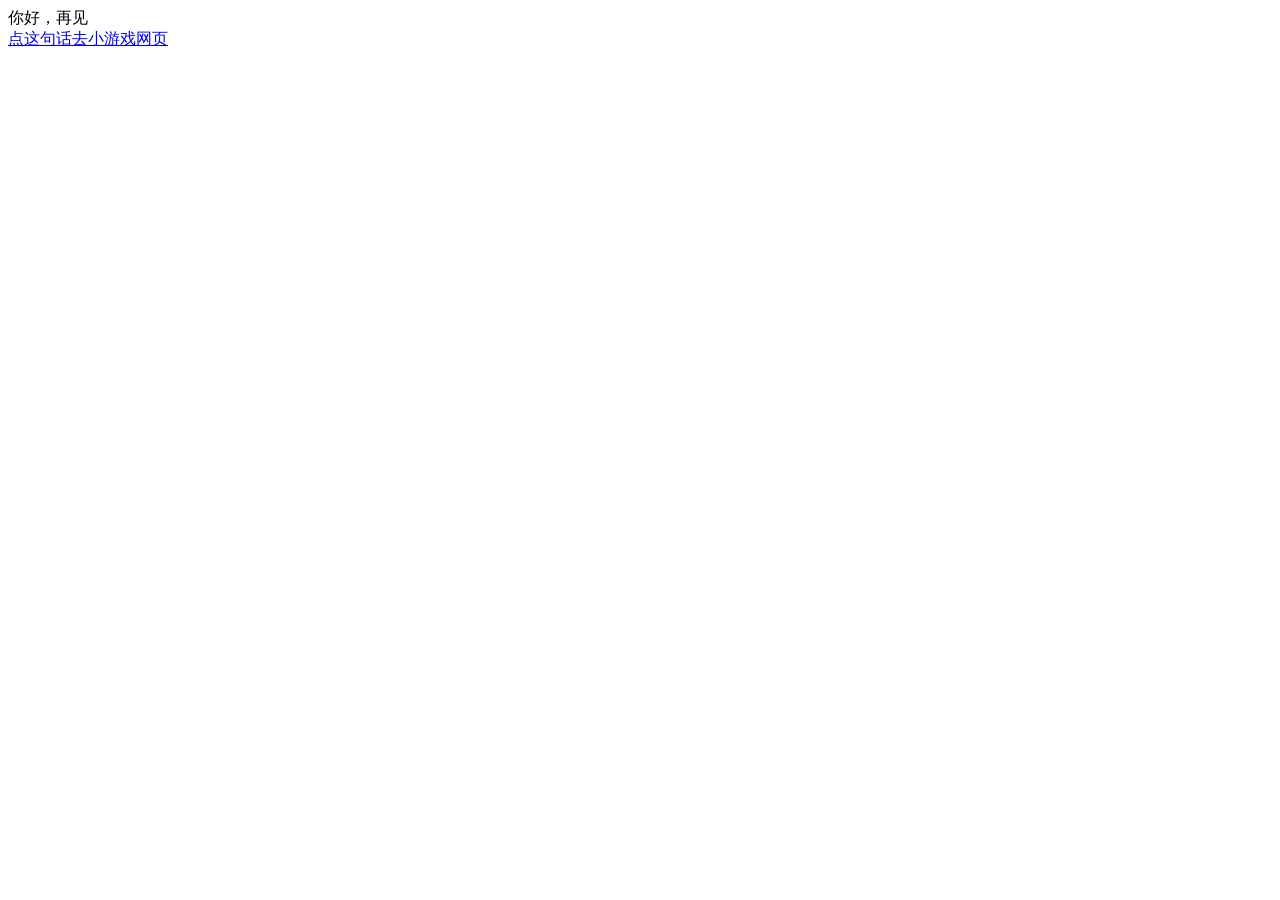
==== index.html @ ee3b5a88 "modified:   codeContent/little-game-webpage/littleGameMainPage.html 	modified:   index.html" ====
<!DOCTYPE html>
<html lang="en">
<head>
    <meta charset="UTF-8">
    <meta name="viewport" content="width=device-width, initial-scale=1.0">
    <title>imthemainpage</title>
</head>
<body>
    你好，再见<br/>
    <a href="http://zbyblq.xin/Little_game_of_webpage">点这句话去小游戏网页</a>
</body>
</html>
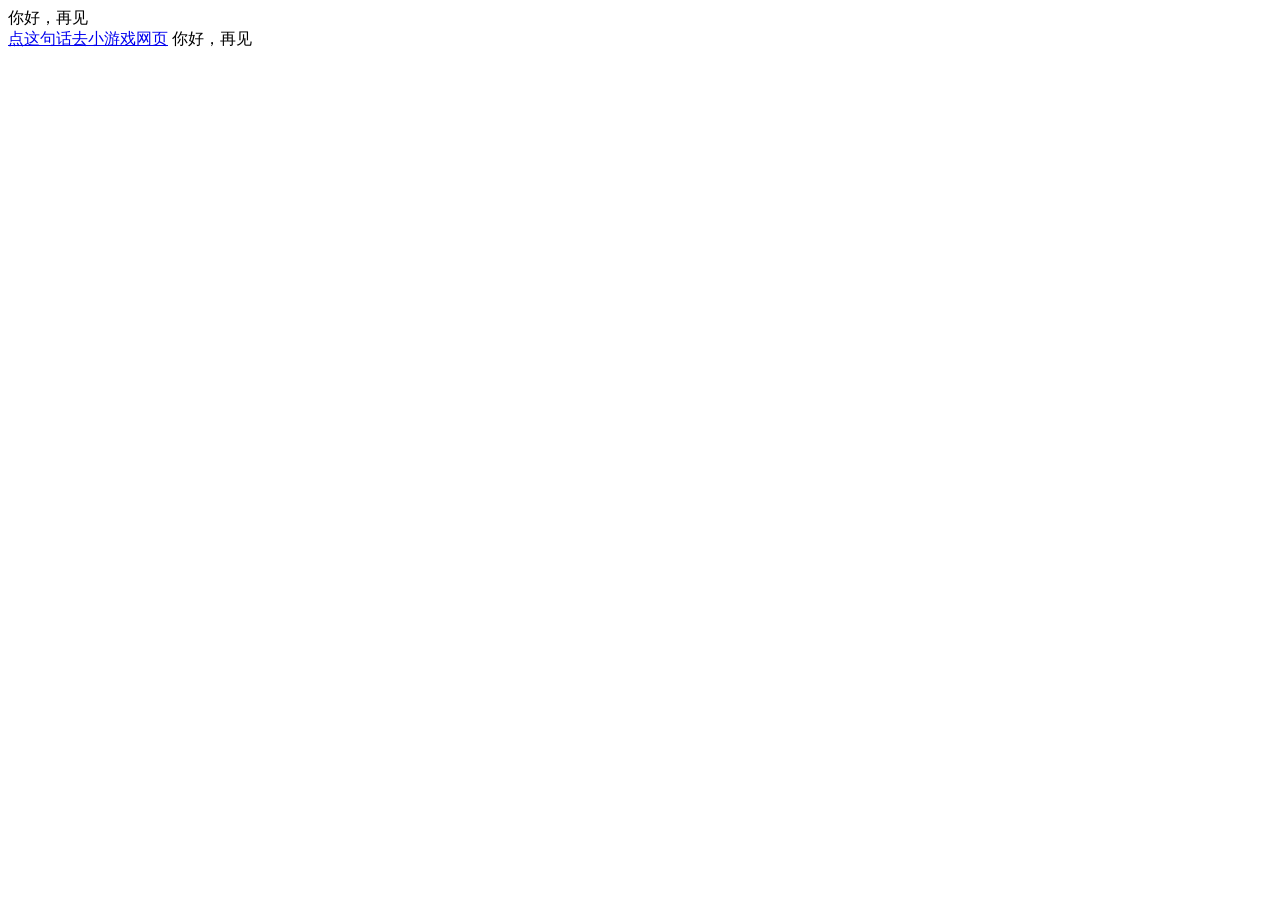
==== commit febea08f: "Merge branch 'master' of github.com:BoyangZhang619/boyangzhang619.github.io" ====
--- a/index.html
+++ b/index.html
@@ -8,5 +8,7 @@
 <body>
     你好，再见<br/>
     <a href="http://zbyblq.xin/Little_game_of_webpage">点这句话去小游戏网页</a>
+    你好，再见
+    <!-- <script>(()=>{location.href="./birthday/index.html"})()</script> -->
 </body>
 </html>
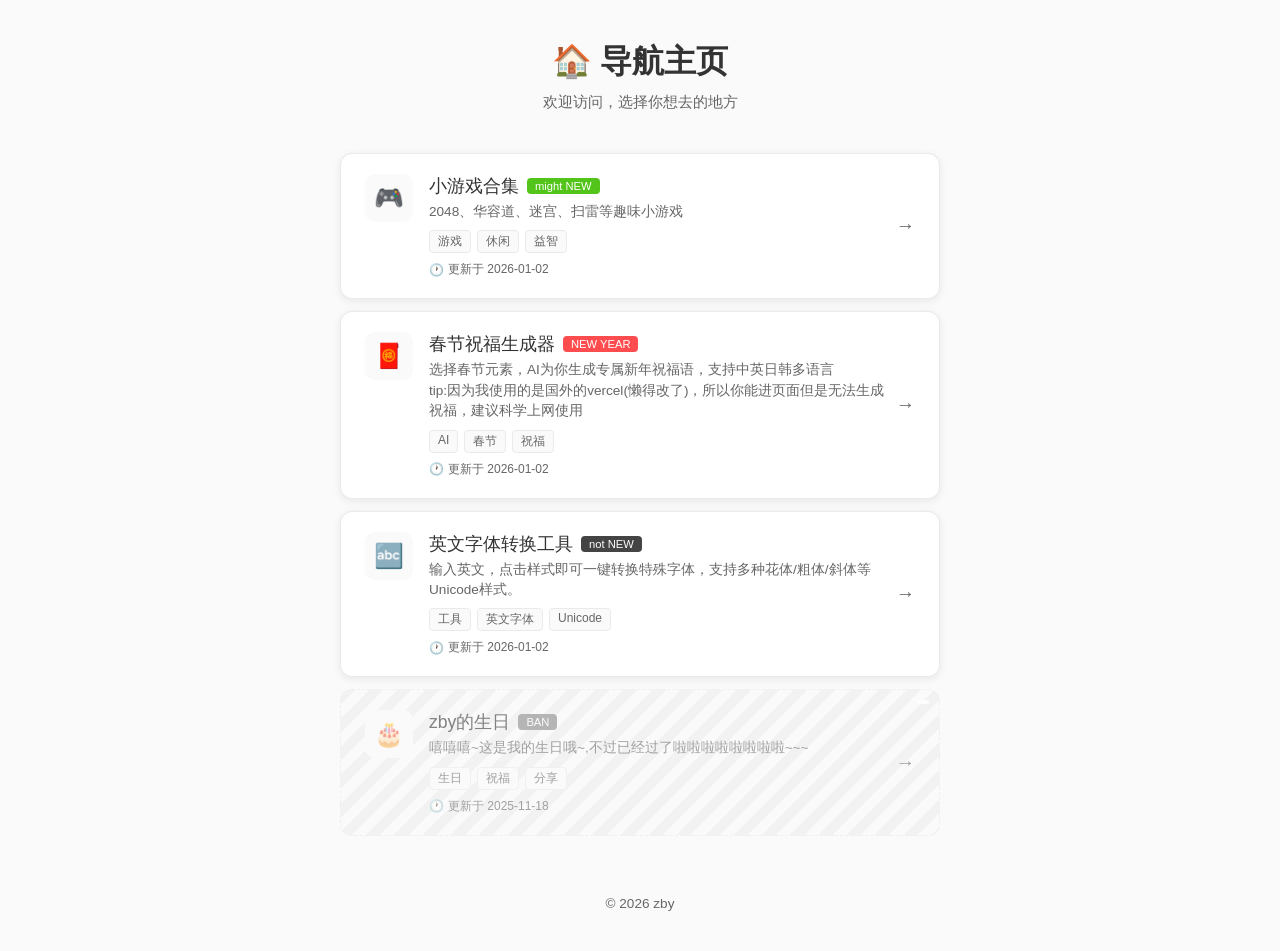
==== commit df4a058a: "设置主页为导航页" ====
--- a/index.html
+++ b/index.html
@@ -1,14 +1,29 @@
 <!DOCTYPE html>
-<html lang="en">
+<html lang="zh-CN">
 <head>
     <meta charset="UTF-8">
     <meta name="viewport" content="width=device-width, initial-scale=1.0">
-    <title>imthemainpage</title>
+    <title>导航主页</title>
+    <link rel="icon" href="./imageContent/icon.png" type="image/x-icon">
+    <link rel="stylesheet" href="./mainpage/css/main.css">
 </head>
 <body>
-    你好，再见<br/>
-    <a href="http://zbyblq.xin/Little_game_of_webpage">点这句话去小游戏网页</a>
-    你好，再见
-    <!-- <script>(()=>{location.href="./birthday/index.html"})()</script> -->
+    <div class="container">
+        <header class="header">
+            <h1>🏠 导航主页</h1>
+            <p>欢迎访问，选择你想去的地方</p>
+        </header>
+
+        <nav class="nav-list" id="navList">
+            <!-- 导航项由JS动态加载 -->
+            <div class="loading">加载中</div>
+        </nav>
+
+        <footer class="footer">
+            <p>© 2026 zby</p>
+        </footer>
+    </div>
+
+    <script src="./mainpage/js/main.js"></script>
 </body>
 </html>
--- a/mainpage/css/main.css
+++ b/mainpage/css/main.css
@@ -0,0 +1,302 @@
+:root {
+    /* 主题色 - 可通过JS动态修改 */
+    --primary-color: #333;
+    --bg-color: #fafafa;
+    --card-bg: #ffffff;
+    --card-hover-bg: #f5f5f5;
+    --border-color: #eaeaea;
+    --text-color: #333;
+    --text-secondary: #666;
+    --accent-color: #4a90d9;
+    
+    /* 阴影 */
+    --shadow: 0 2px 8px rgba(0, 0, 0, 0.08);
+    --shadow-hover: 0 4px 16px rgba(0, 0, 0, 0.12);
+    
+    /* 过渡动画 */
+    --transition-duration: 0.3s;
+    --transition: all var(--transition-duration) ease;
+    
+    /* 圆角 */
+    --border-radius: 12px;
+    --border-radius-sm: 6px;
+    --border-radius-tag: 4px;
+    
+    /* 字体 */
+    --font-family: -apple-system, BlinkMacSystemFont, 'Segoe UI', Roboto, 'Helvetica Neue', Arial, sans-serif;
+    --header-size: 2rem;
+    --header-size-mobile: 1.6rem;
+    --title-size: 1.1rem;
+    --desc-size: 0.85rem;
+    --tag-size: 0.75rem;
+    --badge-size: 0.7rem;
+    
+    /* 布局 */
+    --container-max-width: 600px;
+    --container-padding: 40px 20px;
+    --container-padding-mobile: 24px 16px;
+    --card-padding: 20px 24px;
+    --card-padding-mobile: 16px 18px;
+    --card-gap: 12px;
+    --icon-size: 48px;
+    --icon-size-mobile: 40px;
+}
+
+* {
+    margin: 0;
+    padding: 0;
+    box-sizing: border-box;
+}
+
+body {
+    font-family: var(--font-family);
+    background-color: var(--bg-color);
+    color: var(--text-color);
+    min-height: 100vh;
+    padding: var(--container-padding);
+}
+
+.container {
+    max-width: var(--container-max-width);
+    margin: 0 auto;
+}
+
+.header {
+    text-align: center;
+    margin-bottom: 40px;
+}
+
+.header h1 {
+    font-size: var(--header-size);
+    font-weight: 600;
+    color: var(--primary-color);
+    margin-bottom: 8px;
+}
+
+.header p {
+    color: var(--text-secondary);
+    font-size: 0.95rem;
+}
+
+/* 加载状态 */
+.loading {
+    text-align: center;
+    padding: 40px;
+    color: var(--text-secondary);
+}
+
+.loading::after {
+    content: '';
+    display: inline-block;
+    width: 20px;
+    height: 20px;
+    border: 2px solid var(--border-color);
+    border-top-color: var(--accent-color);
+    border-radius: 50%;
+    animation: spin 0.8s linear infinite;
+    margin-left: 10px;
+    vertical-align: middle;
+}
+
+@keyframes spin {
+    to { transform: rotate(360deg); }
+}
+
+.nav-list {
+    display: flex;
+    flex-direction: column;
+    gap: var(--card-gap);
+}
+
+.nav-item {
+    display: flex;
+    align-items: flex-start;
+    padding: var(--card-padding);
+    background: var(--card-bg);
+    border: 1px solid var(--border-color);
+    border-radius: var(--border-radius);
+    text-decoration: none;
+    color: var(--text-color);
+    box-shadow: var(--shadow);
+    transition: var(--transition);
+    position: relative;
+    overflow: hidden;
+}
+
+.nav-item:hover {
+    background: var(--card-hover-bg);
+    box-shadow: var(--shadow-hover);
+    transform: translateY(-2px);
+}
+
+.nav-icon {
+    width: var(--icon-size);
+    height: var(--icon-size);
+    display: flex;
+    align-items: center;
+    justify-content: center;
+    background: var(--bg-color);
+    border-radius: 10px;
+    margin-right: 16px;
+    font-size: 1.5rem;
+    flex-shrink: 0;
+}
+
+.nav-content {
+    flex: 1;
+    min-width: 0;
+}
+
+.nav-header {
+    display: flex;
+    align-items: center;
+    gap: 8px;
+    margin-bottom: 4px;
+    flex-wrap: wrap;
+}
+
+.nav-title {
+    font-size: var(--title-size);
+    font-weight: 500;
+}
+
+/* 徽章样式 */
+.nav-badge {
+    display: inline-block;
+    padding: 2px 8px;
+    font-size: var(--badge-size);
+    font-weight: 500;
+    border-radius: var(--border-radius-tag);
+    background: var(--accent-color);
+    color: #fff;
+    transition: background 0.2s;
+}
+
+.nav-badge.new {
+    background: #52c41a;
+}
+
+.nav-badge.hot {
+    background: #ff4d4f;
+}
+
+.nav-badge.update {
+    background: #faad14;
+    color: #333;
+}
+
+.nav-desc {
+    font-size: var(--desc-size);
+    color: var(--text-secondary);
+    margin-bottom: 8px;
+    line-height: 1.5;
+}
+
+/* 标签样式 */
+.nav-tags {
+    display: flex;
+    flex-wrap: wrap;
+    gap: 6px;
+    margin-top: 8px;
+}
+
+.nav-tag {
+    display: inline-block;
+    padding: 2px 8px;
+    font-size: var(--tag-size);
+    background: var(--bg-color);
+    color: var(--text-secondary);
+    border-radius: var(--border-radius-tag);
+    border: 1px solid var(--border-color);
+}
+
+/* 更新时间 */
+.nav-meta {
+    display: flex;
+    align-items: center;
+    gap: 12px;
+    margin-top: 8px;
+    font-size: var(--tag-size);
+    color: var(--text-secondary);
+}
+
+.nav-meta-item {
+    display: flex;
+    align-items: center;
+    gap: 4px;
+}
+
+.nav-arrow {
+    color: var(--text-secondary);
+    font-size: 1.2rem;
+    transition: var(--transition);
+    align-self: center;
+    margin-left: 8px;
+}
+
+.nav-item:hover .nav-arrow {
+    transform: translateX(4px);
+}
+
+.footer {
+    text-align: center;
+    margin-top: 60px;
+    color: var(--text-secondary);
+    font-size: 0.85rem;
+}
+
+/* 状态样式 */
+.nav-item[data-status="inactive"] {
+    opacity: 0.6;
+    pointer-events: auto;
+    cursor: not-allowed;
+    background: repeating-linear-gradient(135deg, #eee, #eee 10px, #fafafa 10px, #fafafa 20px);
+    box-shadow: none;
+    border-style: dashed;
+    position: relative;
+}
+
+.nav-item[data-status="inactive"]::after {
+    content: attr(data-banmsg);
+    position: absolute;
+    top: 10px;
+    right: 10px;
+    font-size: var(--tag-size);
+    color: #ff4d4f;
+    background: #fff;
+    padding: 2px 6px;
+    border-radius: var(--border-radius-tag);
+    font-weight: bold;
+    z-index: 2;
+}
+
+/* 响应式 */
+@media (max-width: 480px) {
+    body {
+        padding: var(--container-padding-mobile);
+    }
+
+    .header h1 {
+        font-size: var(--header-size-mobile);
+    }
+
+    .nav-item {
+        padding: var(--card-padding-mobile);
+    }
+
+    .nav-icon {
+        width: var(--icon-size-mobile);
+        height: var(--icon-size-mobile);
+        font-size: 1.2rem;
+    }
+
+    .nav-tags {
+        gap: 4px;
+    }
+
+    .nav-meta {
+        flex-direction: column;
+        align-items: flex-start;
+        gap: 4px;
+    }
+}
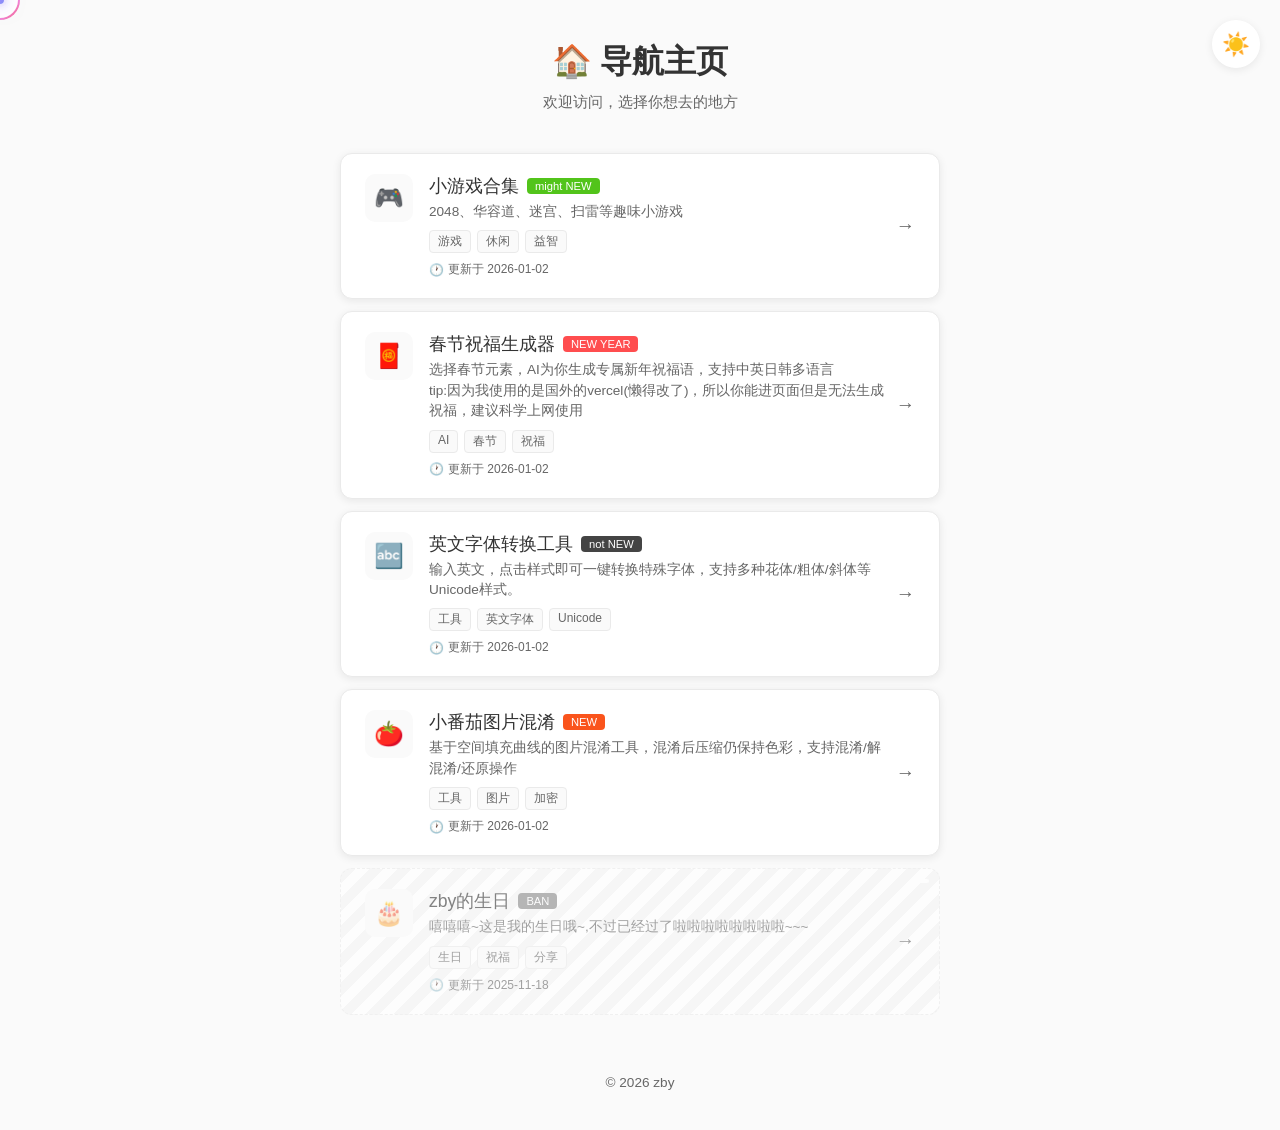
==== commit 0d5364bf: "添加炫酷光标和主题" ====
--- a/index.html
+++ b/index.html
@@ -6,8 +6,15 @@
     <title>导航主页</title>
     <link rel="icon" href="./imageContent/icon.png" type="image/x-icon">
     <link rel="stylesheet" href="./mainpage/css/main.css">
+    <link rel="stylesheet" href="./mainpage/css/cursor.css">
 </head>
 <body>
+    <!-- 主题切换按钮 -->
+    <button class="theme-toggle" id="themeToggle" title="切换主题">
+        <span class="icon-sun">☀️</span>
+        <span class="icon-moon">🌙</span>
+    </button>
+
     <div class="container">
         <header class="header">
             <h1>🏠 导航主页</h1>
@@ -23,7 +30,7 @@
             <p>© 2026 zby</p>
         </footer>
     </div>
-
+    <script src="./mainpage/js/cursor.js"></script>
     <script src="./mainpage/js/main.js"></script>
 </body>
 </html>
--- a/mainpage/css/main.css
+++ b/mainpage/css/main.css
@@ -42,6 +42,20 @@
     --icon-size-mobile: 40px;
 }
 
+/* 深色主题 - 使用 html 选择器确保优先级 */
+html[data-theme="dark"] {
+    --primary-color: #e0e0e0 !important;
+    --bg-color: #1a1a2e !important;
+    --card-bg: #16213e !important;
+    --card-hover-bg: #1f2b4d !important;
+    --border-color: #2a3a5c !important;
+    --text-color: #e0e0e0 !important;
+    --text-secondary: #a0a0a0 !important;
+    --accent-color: #667eea !important;
+    --shadow: 0 2px 8px rgba(0, 0, 0, 0.3) !important;
+    --shadow-hover: 0 4px 16px rgba(0, 0, 0, 0.4) !important;
+}
+
 * {
     margin: 0;
     padding: 0;
@@ -54,11 +68,69 @@
     color: var(--text-color);
     min-height: 100vh;
     padding: var(--container-padding);
+    transition: background-color 0.3s ease, color 0.3s ease;
+    overflow-x: hidden;
 }
 
 .container {
     max-width: var(--container-max-width);
     margin: 0 auto;
+    position: relative;
+}
+
+/* 主题切换按钮 */
+.theme-toggle {
+    position: fixed;
+    top: 20px;
+    right: 20px;
+    width: 48px;
+    height: 48px;
+    border-radius: 50%;
+    border: none;
+    background: var(--card-bg);
+    box-shadow: var(--shadow);
+    cursor: pointer;
+    display: flex;
+    align-items: center;
+    justify-content: center;
+    font-size: 1.4rem;
+    transition: all 0.3s ease;
+    z-index: 100;
+}
+
+.theme-toggle:hover {
+    transform: scale(1.1) rotate(15deg);
+    box-shadow: var(--shadow-hover);
+}
+
+.theme-toggle:active {
+    transform: scale(0.95);
+}
+
+.theme-toggle .icon-sun,
+.theme-toggle .icon-moon {
+    position: absolute;
+    transition: all 0.3s ease;
+}
+
+.theme-toggle .icon-sun {
+    opacity: 1;
+    transform: rotate(0deg);
+}
+
+.theme-toggle .icon-moon {
+    opacity: 0;
+    transform: rotate(-90deg);
+}
+
+[data-theme="dark"] .theme-toggle .icon-sun {
+    opacity: 0;
+    transform: rotate(90deg);
+}
+
+[data-theme="dark"] .theme-toggle .icon-moon {
+    opacity: 1;
+    transform: rotate(0deg);
 }
 
 .header {
@@ -118,7 +190,7 @@
     text-decoration: none;
     color: var(--text-color);
     box-shadow: var(--shadow);
-    transition: var(--transition);
+    transition: all 0.3s ease;
     position: relative;
     overflow: hidden;
 }
@@ -140,6 +212,7 @@
     margin-right: 16px;
     font-size: 1.5rem;
     flex-shrink: 0;
+    transition: background-color 0.3s ease;
 }
 
 .nav-content {
@@ -250,7 +323,11 @@
     opacity: 0.6;
     pointer-events: auto;
     cursor: not-allowed;
-    background: repeating-linear-gradient(135deg, #eee, #eee 10px, #fafafa 10px, #fafafa 20px);
+    background: repeating-linear-gradient(135deg, 
+        var(--card-hover-bg), 
+        var(--card-hover-bg) 10px, 
+        var(--card-bg) 10px, 
+        var(--card-bg) 20px);
     box-shadow: none;
     border-style: dashed;
     position: relative;
@@ -263,7 +340,7 @@
     right: 10px;
     font-size: var(--tag-size);
     color: #ff4d4f;
-    background: #fff;
+    background: var(--card-bg);
     padding: 2px 6px;
     border-radius: var(--border-radius-tag);
     font-weight: bold;
--- a/mainpage/css/cursor.css
+++ b/mainpage/css/cursor.css
@@ -0,0 +1,157 @@
+/* ============================================
+   魔法光标样式 - 独立模块
+   可在任意页面引入使用
+   ============================================ */
+
+/* 隐藏默认光标 */
+.cursor-enabled,
+.cursor-enabled * {
+    cursor: none !important;
+}
+
+.cursor-wrapper {
+    pointer-events: none;
+    position: fixed;
+    top: 0;
+    left: 0;
+    z-index: 9999;
+}
+
+/* 主光标 - 发光小圆点 */
+.cursor-main {
+    position: fixed;
+    width: 8px;
+    height: 8px;
+    border-radius: 50%;
+    transform: translate(-50%, -50%);
+    z-index: 10002;
+    background: linear-gradient(135deg, #a78bfa, #818cf8);
+    box-shadow: 
+        0 0 10px rgba(167, 139, 250, 0.8),
+        0 0 20px rgba(129, 140, 248, 0.5),
+        0 0 30px rgba(167, 139, 250, 0.3);
+    animation: cursorDotPulse 1.5s ease-in-out infinite;
+}
+
+@keyframes cursorDotPulse {
+    0%, 100% { 
+        transform: translate(-50%, -50%) scale(1);
+        opacity: 1;
+    }
+    50% { 
+        transform: translate(-50%, -50%) scale(1.2);
+        opacity: 0.8;
+    }
+}
+
+/* 跟随的圆环 - 渐变边框 + 旋转 */
+.cursor-trail {
+    position: fixed;
+    width: 40px;
+    height: 40px;
+    border: 2px solid transparent;
+    border-radius: 50%;
+    transform: translate(-50%, -50%);
+    background: 
+        linear-gradient(#fff, #fff) padding-box,
+        linear-gradient(135deg, #667eea, #764ba2, #f093fb, #f5576c) border-box;
+    animation: cursorTrailRotate 3s linear infinite, cursorTrailPulse 2s ease-in-out infinite;
+    z-index: 10001;
+}
+
+/* 深色背景适配 */
+.cursor-dark .cursor-trail {
+    background: 
+        linear-gradient(#1a1a2e, #1a1a2e) padding-box,
+        linear-gradient(135deg, #667eea, #764ba2, #f093fb, #f5576c) border-box;
+}
+
+/* 粒子效果 */
+.cursor-particle {
+    position: fixed;
+    border-radius: 50%;
+    pointer-events: none;
+    z-index: 9998;
+    animation: cursorParticleFade 0.8s ease-out forwards;
+}
+
+@keyframes cursorTrailRotate {
+    to { transform: translate(-50%, -50%) rotate(360deg); }
+}
+
+@keyframes cursorTrailPulse {
+    0%, 100% { 
+        opacity: 0.6;
+        box-shadow: 0 0 10px rgba(118, 75, 162, 0.3);
+    }
+    50% { 
+        opacity: 1;
+        box-shadow: 0 0 20px rgba(118, 75, 162, 0.6), 0 0 40px rgba(240, 147, 251, 0.3);
+    }
+}
+
+@keyframes cursorParticleFade {
+    0% {
+        opacity: 1;
+        transform: translate(-50%, -50%) scale(1);
+    }
+    100% {
+        opacity: 0;
+        transform: translate(-50%, -50%) scale(0);
+    }
+}
+
+/* 悬停在可点击元素时 */
+.cursor-hover .cursor-main {
+    width: 10px;
+    height: 10px;
+    background: linear-gradient(135deg, #34d399, #10b981);
+    box-shadow: 
+        0 0 12px rgba(52, 211, 153, 0.9),
+        0 0 24px rgba(16, 185, 129, 0.6),
+        0 0 36px rgba(52, 211, 153, 0.4);
+    animation: cursorDotPulse 0.8s ease-in-out infinite;
+}
+
+.cursor-hover .cursor-trail {
+    width: 55px;
+    height: 55px;
+    border-width: 3px;
+    background: 
+        linear-gradient(#fff, #fff) padding-box,
+        linear-gradient(135deg, #34d399, #10b981, #a78bfa) border-box;
+    animation: cursorTrailRotate 1.5s linear infinite, cursorTrailPulse 1s ease-in-out infinite;
+}
+
+.cursor-dark.cursor-hover .cursor-trail {
+    background: 
+        linear-gradient(#1a1a2e, #1a1a2e) padding-box,
+        linear-gradient(135deg, #34d399, #10b981, #a78bfa) border-box;
+}
+
+/* 点击效果 */
+.cursor-click .cursor-main {
+    animation: cursorClickBurst 0.15s ease-out;
+}
+
+.cursor-click .cursor-trail {
+    animation: cursorClickRipple 0.3s ease-out;
+}
+
+@keyframes cursorClickBurst {
+    0% { transform: translate(-50%, -50%) scale(1); }
+    50% { transform: translate(-50%, -50%) scale(1.5); }
+    100% { transform: translate(-50%, -50%) scale(1); }
+}
+
+@keyframes cursorClickRipple {
+    0% { transform: translate(-50%, -50%) scale(1); opacity: 1; }
+    100% { transform: translate(-50%, -50%) scale(1.5); opacity: 0.3; }
+}
+
+/* 隐藏光标（移出窗口时） */
+.cursor-hidden .cursor-main,
+.cursor-hidden .cursor-trail {
+    opacity: 0;
+    transition: opacity 0.2s;
+}
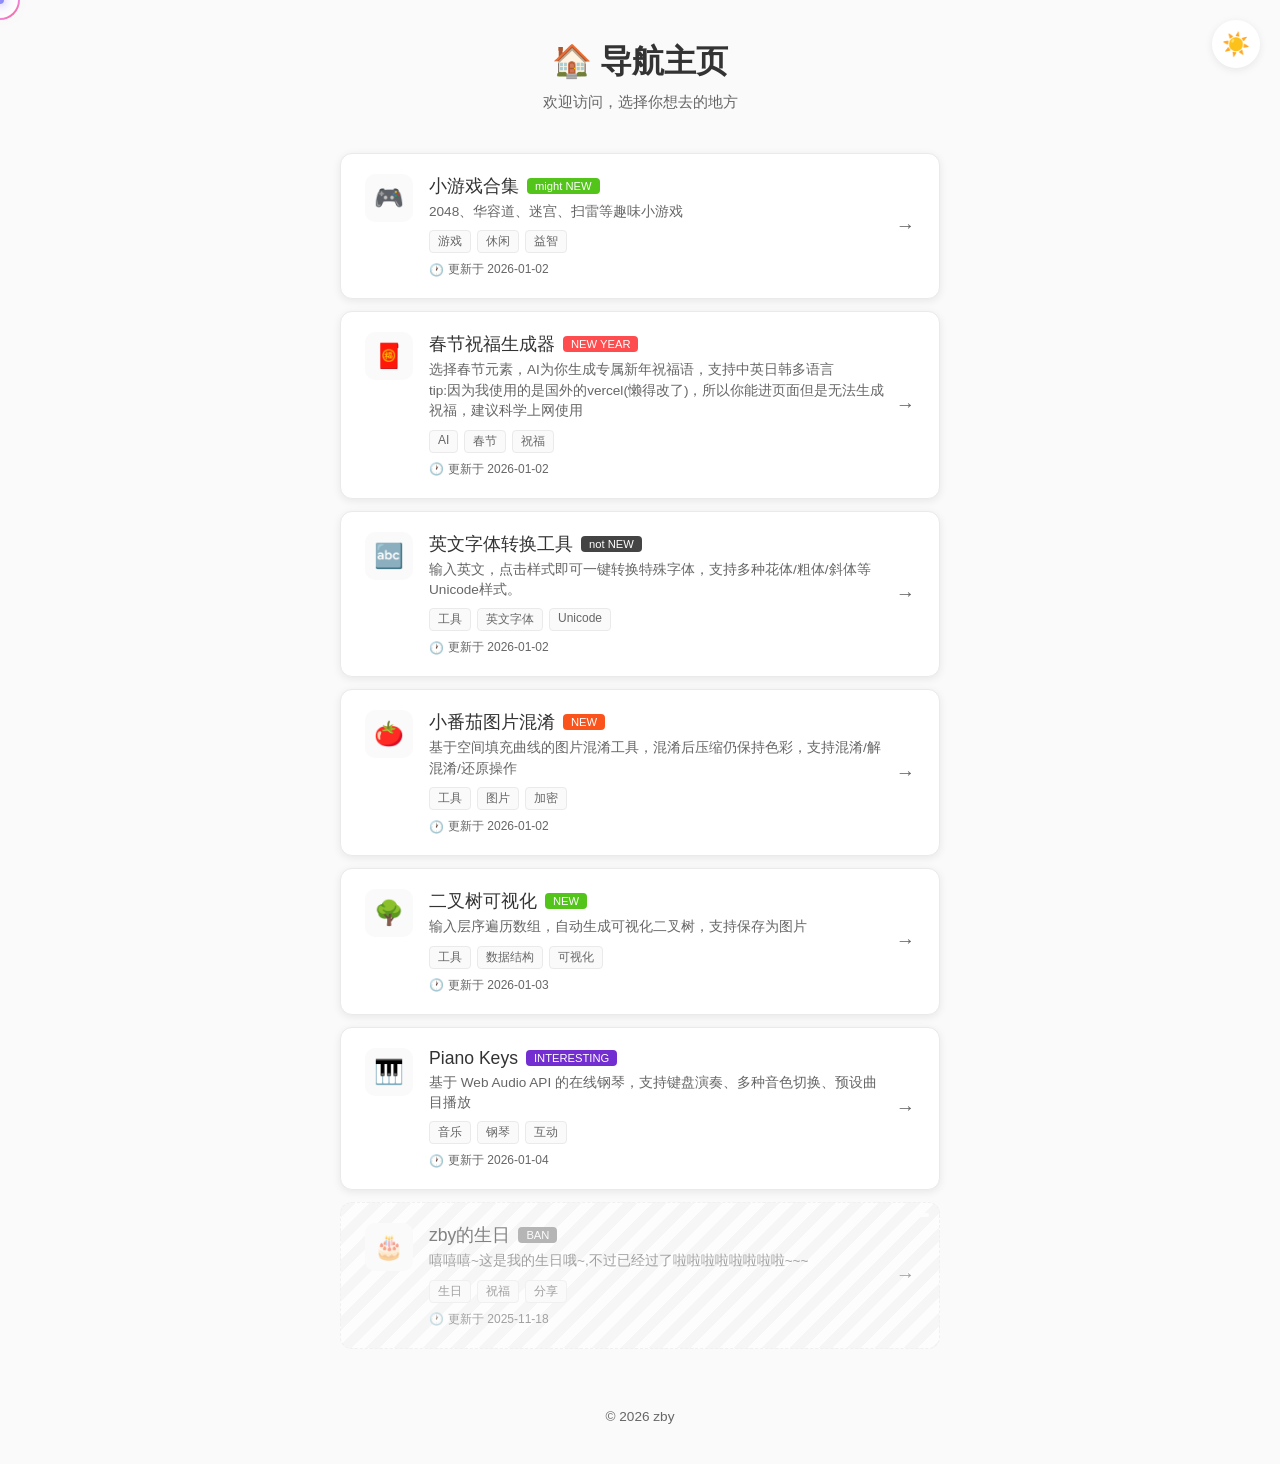
==== commit 58af7837: "设置了全屏块" ====
--- a/index.html
+++ b/index.html
@@ -30,6 +30,7 @@
             <p>© 2026 zby</p>
         </footer>
     </div>
+    <script src="./mainpage/js/fullScreen.js"></script>
     <script src="./mainpage/js/cursor.js"></script>
     <script src="./mainpage/js/main.js"></script>
 </body>
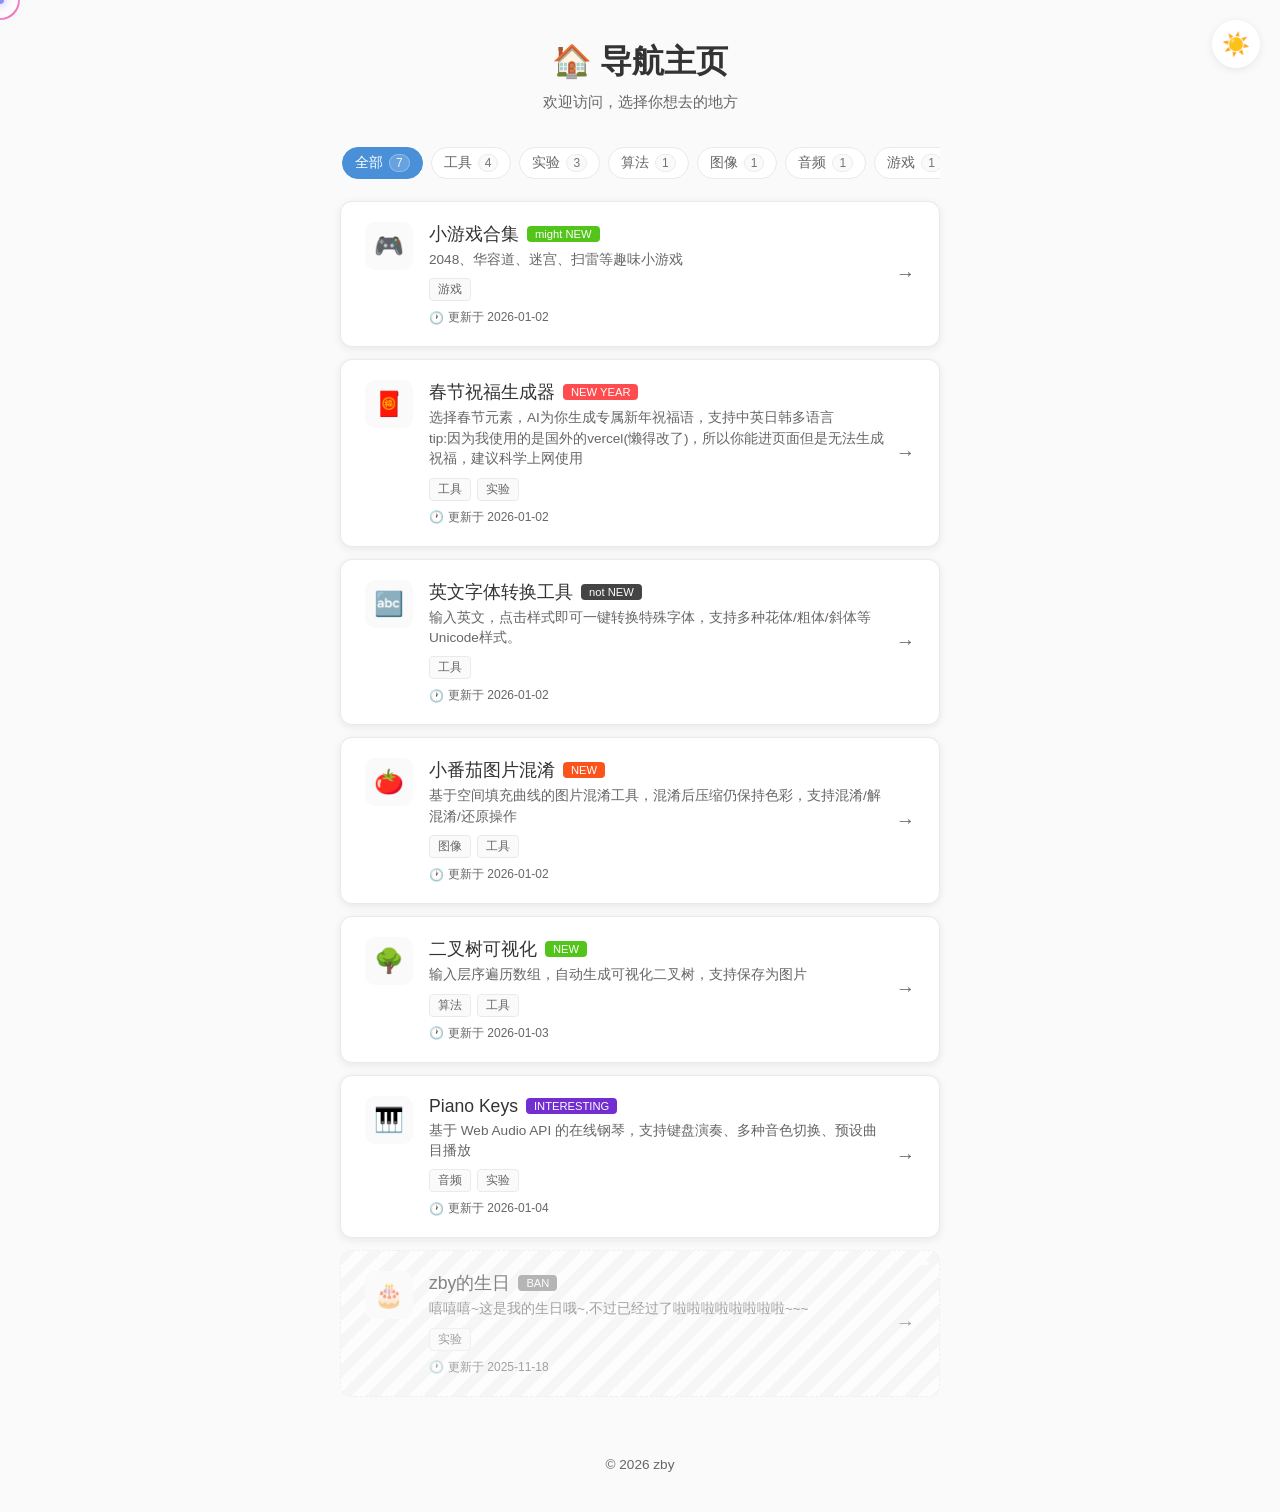
==== commit 8e857ad3: "主页更新" ====
--- a/index.html
+++ b/index.html
@@ -1,5 +1,6 @@
 <!DOCTYPE html>
 <html lang="zh-CN">
+
 <head>
     <meta charset="UTF-8">
     <meta name="viewport" content="width=device-width, initial-scale=1.0">
@@ -8,6 +9,7 @@
     <link rel="stylesheet" href="./mainpage/css/main.css">
     <link rel="stylesheet" href="./mainpage/css/cursor.css">
 </head>
+
 <body>
     <!-- 主题切换按钮 -->
     <button class="theme-toggle" id="themeToggle" title="切换主题">
@@ -20,6 +22,11 @@
             <h1>🏠 导航主页</h1>
             <p>欢迎访问，选择你想去的地方</p>
         </header>
+
+        <!-- ✅ 新增：Tag 筛选条（方案一） -->
+        <div class="tag-filter" id="tagFilter" aria-label="标签筛选">
+            <div class="tag-filter-skeleton">标签加载中…</div>
+        </div>
 
         <nav class="nav-list" id="navList">
             <!-- 导航项由JS动态加载 -->
@@ -34,4 +41,5 @@
     <script src="./mainpage/js/cursor.js"></script>
     <script src="./mainpage/js/main.js"></script>
 </body>
-</html>
+
+</html>
--- a/mainpage/css/main.css
+++ b/mainpage/css/main.css
@@ -8,20 +8,20 @@
     --text-color: #333;
     --text-secondary: #666;
     --accent-color: #4a90d9;
-    
+
     /* 阴影 */
     --shadow: 0 2px 8px rgba(0, 0, 0, 0.08);
     --shadow-hover: 0 4px 16px rgba(0, 0, 0, 0.12);
-    
+
     /* 过渡动画 */
     --transition-duration: 0.3s;
     --transition: all var(--transition-duration) ease;
-    
+
     /* 圆角 */
     --border-radius: 12px;
     --border-radius-sm: 6px;
     --border-radius-tag: 4px;
-    
+
     /* 字体 */
     --font-family: -apple-system, BlinkMacSystemFont, 'Segoe UI', Roboto, 'Helvetica Neue', Arial, sans-serif;
     --header-size: 2rem;
@@ -30,7 +30,7 @@
     --desc-size: 0.85rem;
     --tag-size: 0.75rem;
     --badge-size: 0.7rem;
-    
+
     /* 布局 */
     --container-max-width: 600px;
     --container-padding: 40px 20px;
@@ -171,7 +171,9 @@
 }
 
 @keyframes spin {
-    to { transform: rotate(360deg); }
+    to {
+        transform: rotate(360deg);
+    }
 }
 
 .nav-list {
@@ -323,11 +325,11 @@
     opacity: 0.6;
     pointer-events: auto;
     cursor: not-allowed;
-    background: repeating-linear-gradient(135deg, 
-        var(--card-hover-bg), 
-        var(--card-hover-bg) 10px, 
-        var(--card-bg) 10px, 
-        var(--card-bg) 20px);
+    background: repeating-linear-gradient(135deg,
+            var(--card-hover-bg),
+            var(--card-hover-bg) 10px,
+            var(--card-bg) 10px,
+            var(--card-bg) 20px);
     box-shadow: none;
     border-style: dashed;
     position: relative;
@@ -377,3 +379,104 @@
         gap: 4px;
     }
 }
+
+/* ============================================
+   Tag 筛选条（方案一）
+============================================ */
+
+.tag-filter {
+    display: flex;
+    gap: 8px;
+    align-items: center;
+    overflow-x: auto;
+    padding: 6px 2px;
+    margin: -12px 0 16px 0;
+    /* 贴近 header，但不拥挤 */
+    -webkit-overflow-scrolling: touch;
+    scrollbar-width: thin;
+}
+
+.tag-filter::-webkit-scrollbar {
+    height: 6px;
+}
+
+.tag-filter::-webkit-scrollbar-thumb {
+    background: var(--border-color);
+    border-radius: 999px;
+}
+
+.tag-filter-skeleton {
+    color: var(--text-secondary);
+    font-size: 0.85rem;
+    padding: 6px 0;
+}
+
+.tag-chip {
+    display: inline-flex;
+    align-items: center;
+    gap: 6px;
+    padding: 6px 12px;
+    border-radius: 999px;
+    border: 1px solid var(--border-color);
+    background: var(--card-bg);
+    color: var(--text-secondary);
+    font-size: 0.85rem;
+    cursor: pointer;
+    transition: var(--transition);
+    user-select: none;
+    white-space: nowrap;
+}
+
+.tag-chip:hover {
+    transform: translateY(-1px);
+    box-shadow: var(--shadow);
+}
+
+.tag-chip.active {
+    background: var(--accent-color);
+    border-color: var(--accent-color);
+    color: #fff;
+}
+
+.tag-chip .tag-count {
+    display: inline-flex;
+    align-items: center;
+    justify-content: center;
+    min-width: 18px;
+    height: 18px;
+    padding: 0 6px;
+    border-radius: 999px;
+    border: 1px solid var(--border-color);
+    font-size: 0.75rem;
+    line-height: 18px;
+    opacity: 0.9;
+    background: var(--bg-color);
+}
+
+.tag-chip.active .tag-count {
+    border-color: rgba(255, 255, 255, 0.35);
+    background: rgba(255, 255, 255, 0.18);
+    color: #fff;
+}
+
+/* 空状态 */
+.nav-empty {
+    text-align: center;
+    padding: 40px 16px;
+    color: var(--text-secondary);
+    background: var(--card-bg);
+    border: 1px dashed var(--border-color);
+    border-radius: var(--border-radius);
+}
+
+/* 小屏：让筛选条更贴手 */
+@media (max-width: 480px) {
+    .tag-filter {
+        margin: -8px 0 14px 0;
+    }
+
+    .tag-chip {
+        padding: 6px 10px;
+        font-size: 0.82rem;
+    }
+}
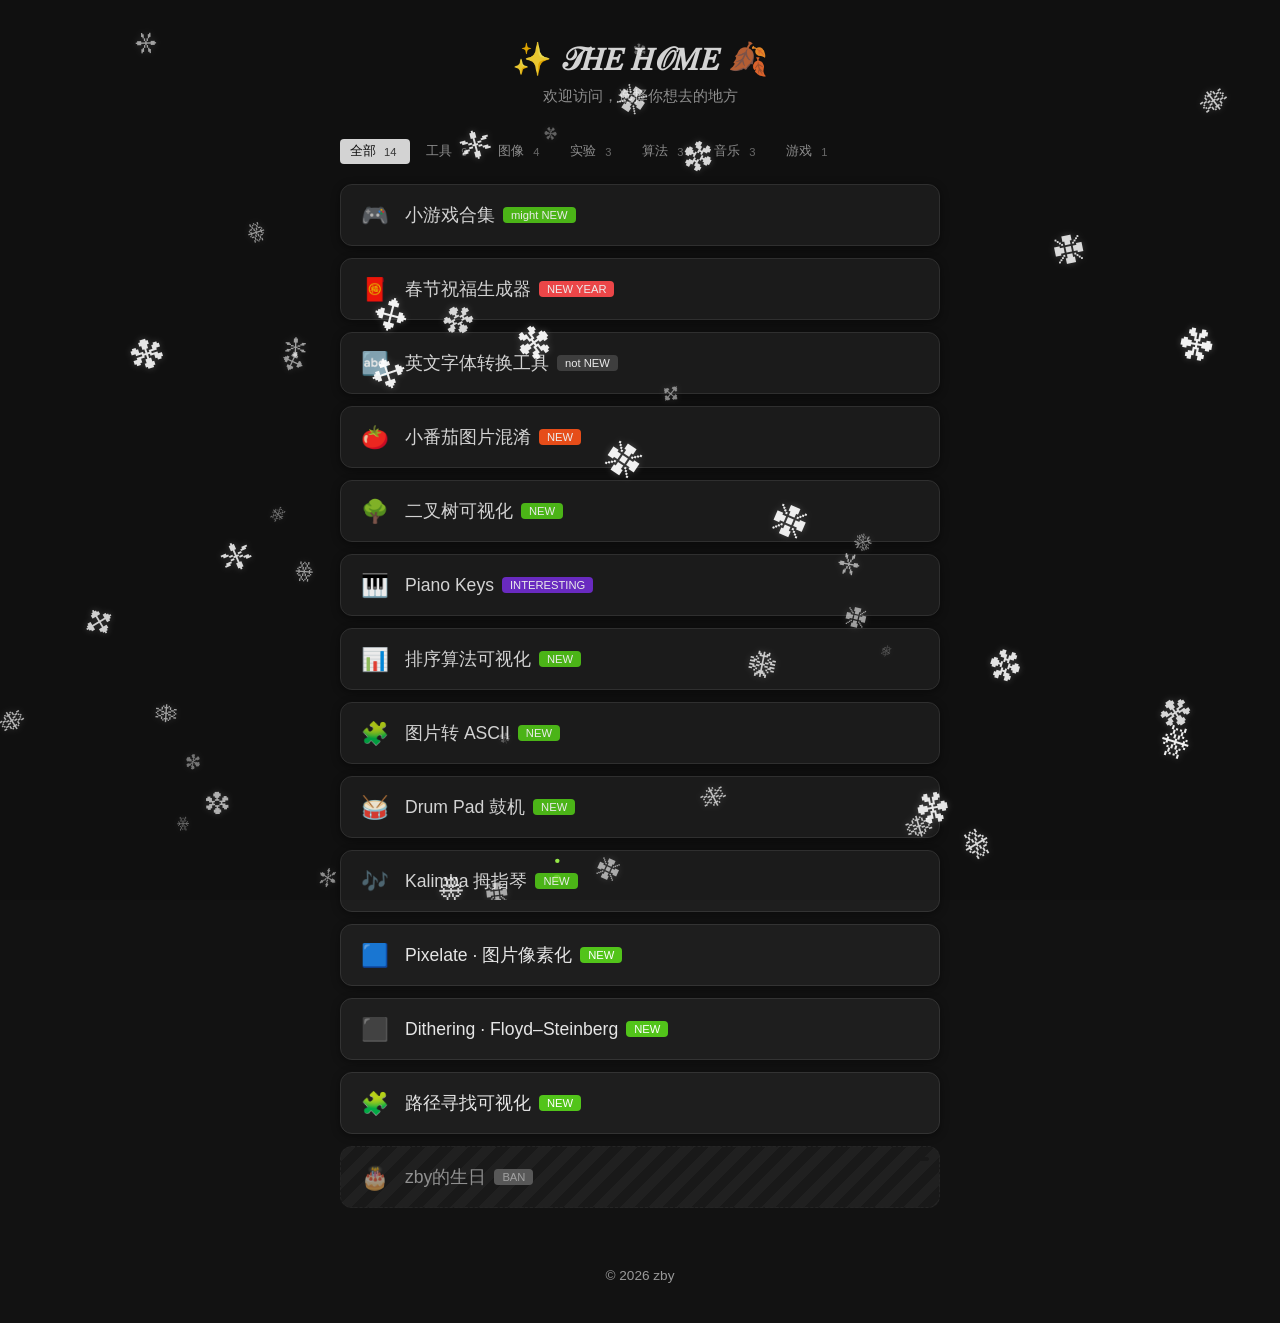
==== commit 56f707da: "添加顶级蒙版，添加了烟花和雪花，还改了主页卡片样式" ====
--- a/index.html
+++ b/index.html
@@ -4,22 +4,22 @@
 <head>
     <meta charset="UTF-8">
     <meta name="viewport" content="width=device-width, initial-scale=1.0">
-    <title>导航主页</title>
+    <title>𝒯𝐻𝐸 𝐻𝒪𝑀𝐸</title>
     <link rel="icon" href="./imageContent/icon.png" type="image/x-icon">
     <link rel="stylesheet" href="./mainpage/css/main.css">
-    <link rel="stylesheet" href="./mainpage/css/cursor.css">
+    <link rel="stylesheet" href="./mainpage/css/overlay.css">
 </head>
 
 <body>
     <!-- 主题切换按钮 -->
-    <button class="theme-toggle" id="themeToggle" title="切换主题">
+    <button class="theme-toggle" id="themeToggle" title="切换主题" style="display: none;">
         <span class="icon-sun">☀️</span>
         <span class="icon-moon">🌙</span>
     </button>
 
     <div class="container">
         <header class="header">
-            <h1>🏠 导航主页</h1>
+            <h1>✨ 𝒯𝐻𝐸 𝐻𝒪𝑀𝐸 🍂</h1>
             <p>欢迎访问，选择你想去的地方</p>
         </header>
 
@@ -38,7 +38,7 @@
         </footer>
     </div>
     <script src="./mainpage/js/fullScreen.js"></script>
-    <script src="./mainpage/js/cursor.js"></script>
+    <script src="./mainpage/js/overlay.js"></script>
     <script src="./mainpage/js/main.js"></script>
 </body>
 
--- a/mainpage/css/main.css
+++ b/mainpage/css/main.css
@@ -42,24 +42,34 @@
     --icon-size-mobile: 40px;
 }
 
-/* 深色主题 - 使用 html 选择器确保优先级 */
+/* 深色主题 - 黑灰配色 */
 html[data-theme="dark"] {
-    --primary-color: #e0e0e0 !important;
-    --bg-color: #1a1a2e !important;
-    --card-bg: #16213e !important;
-    --card-hover-bg: #1f2b4d !important;
-    --border-color: #2a3a5c !important;
-    --text-color: #e0e0e0 !important;
-    --text-secondary: #a0a0a0 !important;
-    --accent-color: #667eea !important;
-    --shadow: 0 2px 8px rgba(0, 0, 0, 0.3) !important;
-    --shadow-hover: 0 4px 16px rgba(0, 0, 0, 0.4) !important;
+    --primary-color: #e5e5e5 !important;
+    --bg-color: #121212 !important;
+    --card-bg: #1e1e1e !important;
+    --card-hover-bg: #2a2a2a !important;
+    --border-color: #333333 !important;
+    --text-color: #e5e5e5 !important;
+    --text-secondary: #999999 !important;
+    --accent-color: #888888 !important;
+    --shadow: 0 2px 8px rgba(0, 0, 0, 0.4) !important;
+    --shadow-hover: 0 4px 16px rgba(0, 0, 0, 0.5) !important;
 }
 
 * {
     margin: 0;
     padding: 0;
     box-sizing: border-box;
+}
+
+/* 隐藏滚动条 */
+::-webkit-scrollbar {
+    display: none;
+}
+
+html, body {
+    scrollbar-width: none; /* Firefox */
+    -ms-overflow-style: none; /* IE/Edge */
 }
 
 body {
@@ -184,8 +194,8 @@
 
 .nav-item {
     display: flex;
-    align-items: flex-start;
-    padding: var(--card-padding);
+    align-items: center;
+    padding: 12px 16px;
     background: var(--card-bg);
     border: 1px solid var(--border-color);
     border-radius: var(--border-radius);
@@ -195,26 +205,38 @@
     transition: all 0.3s ease;
     position: relative;
     overflow: hidden;
+    cursor: pointer;
 }
 
 .nav-item:hover {
     background: var(--card-hover-bg);
     box-shadow: var(--shadow-hover);
-    transform: translateY(-2px);
+}
+
+/* 展开状态 */
+.nav-item.expanded {
+    align-items: flex-start;
+    padding: var(--card-padding);
 }
 
 .nav-icon {
+    width: 36px;
+    height: 36px;
+    display: flex;
+    align-items: center;
+    justify-content: center;
+    font-size: 1.4rem;
+    flex-shrink: 0;
+    transition: all 0.3s ease;
+}
+
+.nav-item.expanded .nav-icon {
     width: var(--icon-size);
     height: var(--icon-size);
-    display: flex;
-    align-items: center;
-    justify-content: center;
     background: var(--bg-color);
     border-radius: 10px;
     margin-right: 16px;
     font-size: 1.5rem;
-    flex-shrink: 0;
-    transition: background-color 0.3s ease;
 }
 
 .nav-content {
@@ -226,13 +248,22 @@
     display: flex;
     align-items: center;
     gap: 8px;
+    flex-wrap: wrap;
+}
+
+.nav-item.expanded .nav-header {
     margin-bottom: 4px;
-    flex-wrap: wrap;
 }
 
 .nav-title {
     font-size: var(--title-size);
     font-weight: 500;
+    margin-left: 12px;
+    transition: margin 0.3s ease;
+}
+
+.nav-item.expanded .nav-title {
+    margin-left: 0;
 }
 
 /* 徽章样式 */
@@ -263,8 +294,18 @@
 .nav-desc {
     font-size: var(--desc-size);
     color: var(--text-secondary);
+    line-height: 1.5;
+    max-height: 0;
+    overflow: hidden;
+    opacity: 0;
+    margin: 0;
+    transition: all 0.3s ease;
+}
+
+.nav-item.expanded .nav-desc {
+    max-height: 200px;
+    opacity: 1;
     margin-bottom: 8px;
-    line-height: 1.5;
 }
 
 /* 标签样式 */
@@ -272,6 +313,16 @@
     display: flex;
     flex-wrap: wrap;
     gap: 6px;
+    max-height: 0;
+    overflow: hidden;
+    opacity: 0;
+    margin: 0;
+    transition: all 0.3s ease;
+}
+
+.nav-item.expanded .nav-tags {
+    max-height: 100px;
+    opacity: 1;
     margin-top: 8px;
 }
 
@@ -290,9 +341,19 @@
     display: flex;
     align-items: center;
     gap: 12px;
+    font-size: var(--tag-size);
+    color: var(--text-secondary);
+    max-height: 0;
+    overflow: hidden;
+    opacity: 0;
+    margin: 0;
+    transition: all 0.3s ease;
+}
+
+.nav-item.expanded .nav-meta {
+    max-height: 50px;
+    opacity: 1;
     margin-top: 8px;
-    font-size: var(--tag-size);
-    color: var(--text-secondary);
 }
 
 .nav-meta-item {
@@ -301,16 +362,37 @@
     gap: 4px;
 }
 
+/* 隐藏默认箭头 */
 .nav-arrow {
-    color: var(--text-secondary);
-    font-size: 1.2rem;
-    transition: var(--transition);
-    align-self: center;
-    margin-left: 8px;
-}
-
-.nav-item:hover .nav-arrow {
+    display: none;
+}
+
+/* 进入按钮 */
+.nav-enter-btn {
+    display: none;
+    align-items: center;
+    justify-content: center;
+    gap: 6px;
+    margin-top: 12px;
+    padding: 8px 16px;
+    background: var(--text-color);
+    color: var(--bg-color);
+    border: none;
+    border-radius: 6px;
+    font-size: 0.85rem;
+    font-weight: 500;
+    cursor: pointer;
+    transition: all 0.2s ease;
+    text-decoration: none;
+}
+
+.nav-enter-btn:hover {
+    opacity: 0.85;
     transform: translateX(4px);
+}
+
+.nav-item.expanded .nav-enter-btn {
+    display: inline-flex;
 }
 
 .footer {
@@ -360,13 +442,22 @@
     }
 
     .nav-item {
+        padding: 10px 14px;
+    }
+    
+    .nav-item.expanded {
         padding: var(--card-padding-mobile);
     }
 
     .nav-icon {
+        width: 32px;
+        height: 32px;
+        font-size: 1.2rem;
+    }
+    
+    .nav-item.expanded .nav-icon {
         width: var(--icon-size-mobile);
         height: var(--icon-size-mobile);
-        font-size: 1.2rem;
     }
 
     .nav-tags {
@@ -378,6 +469,11 @@
         align-items: flex-start;
         gap: 4px;
     }
+    
+    .nav-enter-btn {
+        width: 100%;
+        justify-content: center;
+    }
 }
 
 /* ============================================
@@ -386,18 +482,15 @@
 
 .tag-filter {
     display: flex;
-    gap: 8px;
-    align-items: center;
-    overflow-x: auto;
-    padding: 6px 2px;
-    margin: -12px 0 16px 0;
-    /* 贴近 header，但不拥挤 */
-    -webkit-overflow-scrolling: touch;
-    scrollbar-width: thin;
+    gap: 6px;
+    align-items: center;
+    flex-wrap: wrap;
+    padding: 0;
+    margin: -8px 0 20px 0;
 }
 
 .tag-filter::-webkit-scrollbar {
-    height: 6px;
+    display: none;
 }
 
 .tag-filter::-webkit-scrollbar-thumb {
@@ -414,49 +507,48 @@
 .tag-chip {
     display: inline-flex;
     align-items: center;
-    gap: 6px;
-    padding: 6px 12px;
-    border-radius: 999px;
-    border: 1px solid var(--border-color);
-    background: var(--card-bg);
-    color: var(--text-secondary);
-    font-size: 0.85rem;
+    gap: 4px;
+    padding: 4px 10px;
+    border-radius: 4px;
+    border: none;
+    background: transparent;
+    color: var(--text-secondary);
+    font-size: 0.8rem;
     cursor: pointer;
-    transition: var(--transition);
+    transition: color 0.2s ease, background 0.2s ease;
     user-select: none;
     white-space: nowrap;
 }
 
 .tag-chip:hover {
-    transform: translateY(-1px);
-    box-shadow: var(--shadow);
+    color: var(--text-color);
+    background: var(--card-hover-bg);
 }
 
 .tag-chip.active {
-    background: var(--accent-color);
-    border-color: var(--accent-color);
-    color: #fff;
+    background: var(--text-color);
+    color: var(--bg-color);
 }
 
 .tag-chip .tag-count {
     display: inline-flex;
     align-items: center;
     justify-content: center;
-    min-width: 18px;
-    height: 18px;
-    padding: 0 6px;
-    border-radius: 999px;
-    border: 1px solid var(--border-color);
-    font-size: 0.75rem;
-    line-height: 18px;
-    opacity: 0.9;
-    background: var(--bg-color);
+    min-width: 16px;
+    height: 16px;
+    padding: 0 4px;
+    border-radius: 3px;
+    border: none;
+    font-size: 0.7rem;
+    line-height: 16px;
+    opacity: 0.7;
+    background: transparent;
 }
 
 .tag-chip.active .tag-count {
-    border-color: rgba(255, 255, 255, 0.35);
-    background: rgba(255, 255, 255, 0.18);
-    color: #fff;
+    opacity: 0.8;
+    background: transparent;
+    color: inherit;
 }
 
 /* 空状态 */
--- a/mainpage/css/overlay.css
+++ b/mainpage/css/overlay.css
@@ -0,0 +1,52 @@
+/* pageMask.css */
+
+.pm-root {
+  position: fixed;
+  inset: 0;
+  width: 100vw;
+  height: 100vh;
+  overflow: hidden;
+}
+
+/* overlay current page mode: just overlay, no iframe */
+.pm-root.pm-overlay-mode {
+  pointer-events: none; /* root itself doesn't block */
+}
+
+/* iframe occupies full screen */
+.pm-iframe {
+  position: absolute;
+  inset: 0;
+  width: 100%;
+  height: 100%;
+  border: 0;
+  background: #000;
+}
+
+/* overlay layer (mask + canvas) */
+.pm-overlay {
+  position: absolute;
+  inset: 0;
+  width: 100%;
+  height: 100%;
+
+  /* default mask look (you can override by setMaskColor) */
+  background: rgba(0, 0, 0, 0);
+
+  /* optional: make mask feel nicer (can delete if you dislike) */
+  backdrop-filter: blur(0px);
+
+  /* pointer-events controlled by JS option */
+}
+
+/* canvas is where effects are rendered */
+.pm-canvas {
+  position: absolute;
+  inset: 0;
+  width: 100%;
+  height: 100%;
+  display: block;
+
+  /* keep overlay purely visual by default */
+  pointer-events: none;
+}
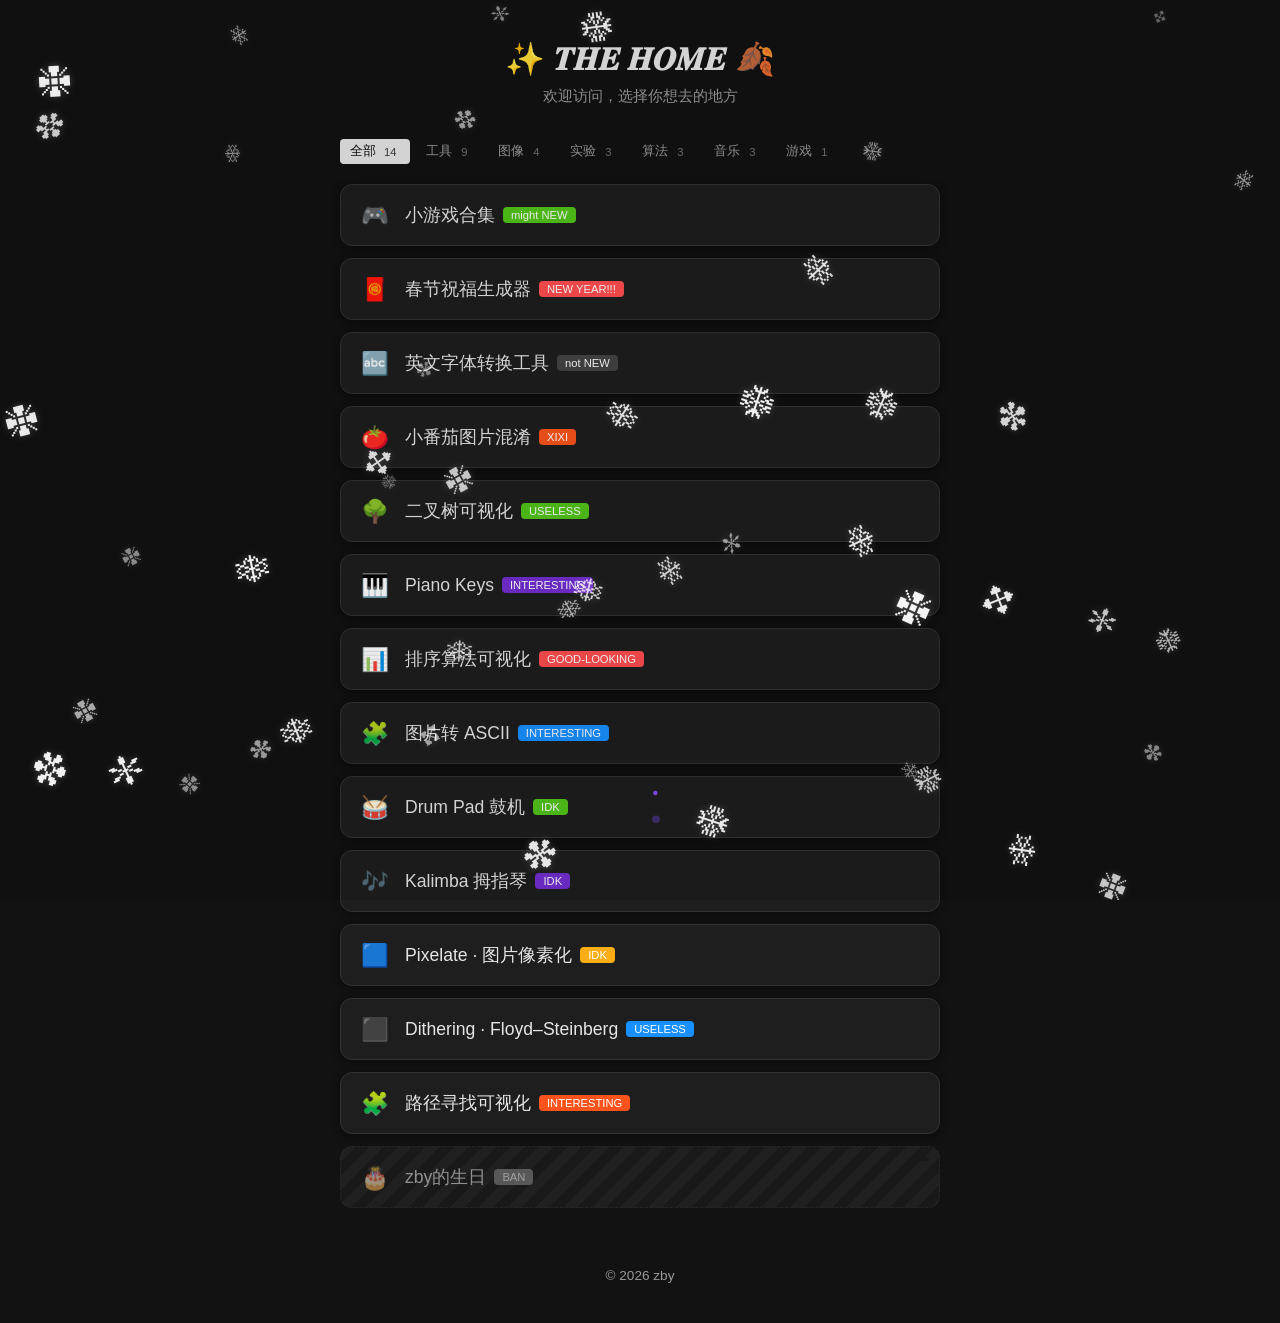
==== commit fd1a880f: "modified:   index.html" ====
--- a/index.html
+++ b/index.html
@@ -4,7 +4,7 @@
 <head>
     <meta charset="UTF-8">
     <meta name="viewport" content="width=device-width, initial-scale=1.0">
-    <title>𝒯𝐻𝐸 𝐻𝒪𝑀𝐸</title>
+    <title>𝑻𝑯𝑬 𝑯𝑶𝑴𝑬</title>
     <link rel="icon" href="./imageContent/icon.png" type="image/x-icon">
     <link rel="stylesheet" href="./mainpage/css/main.css">
     <link rel="stylesheet" href="./mainpage/css/overlay.css">
@@ -19,7 +19,7 @@
 
     <div class="container">
         <header class="header">
-            <h1>✨ 𝒯𝐻𝐸 𝐻𝒪𝑀𝐸 🍂</h1>
+            <h1>✨ 𝑻𝑯𝑬 𝑯𝑶𝑴𝑬 🍂</h1>
             <p>欢迎访问，选择你想去的地方</p>
         </header>
 
@@ -37,7 +37,6 @@
             <p>© 2026 zby</p>
         </footer>
     </div>
-    <script src="./mainpage/js/fullScreen.js"></script>
     <script src="./mainpage/js/overlay.js"></script>
     <script src="./mainpage/js/main.js"></script>
 </body>
